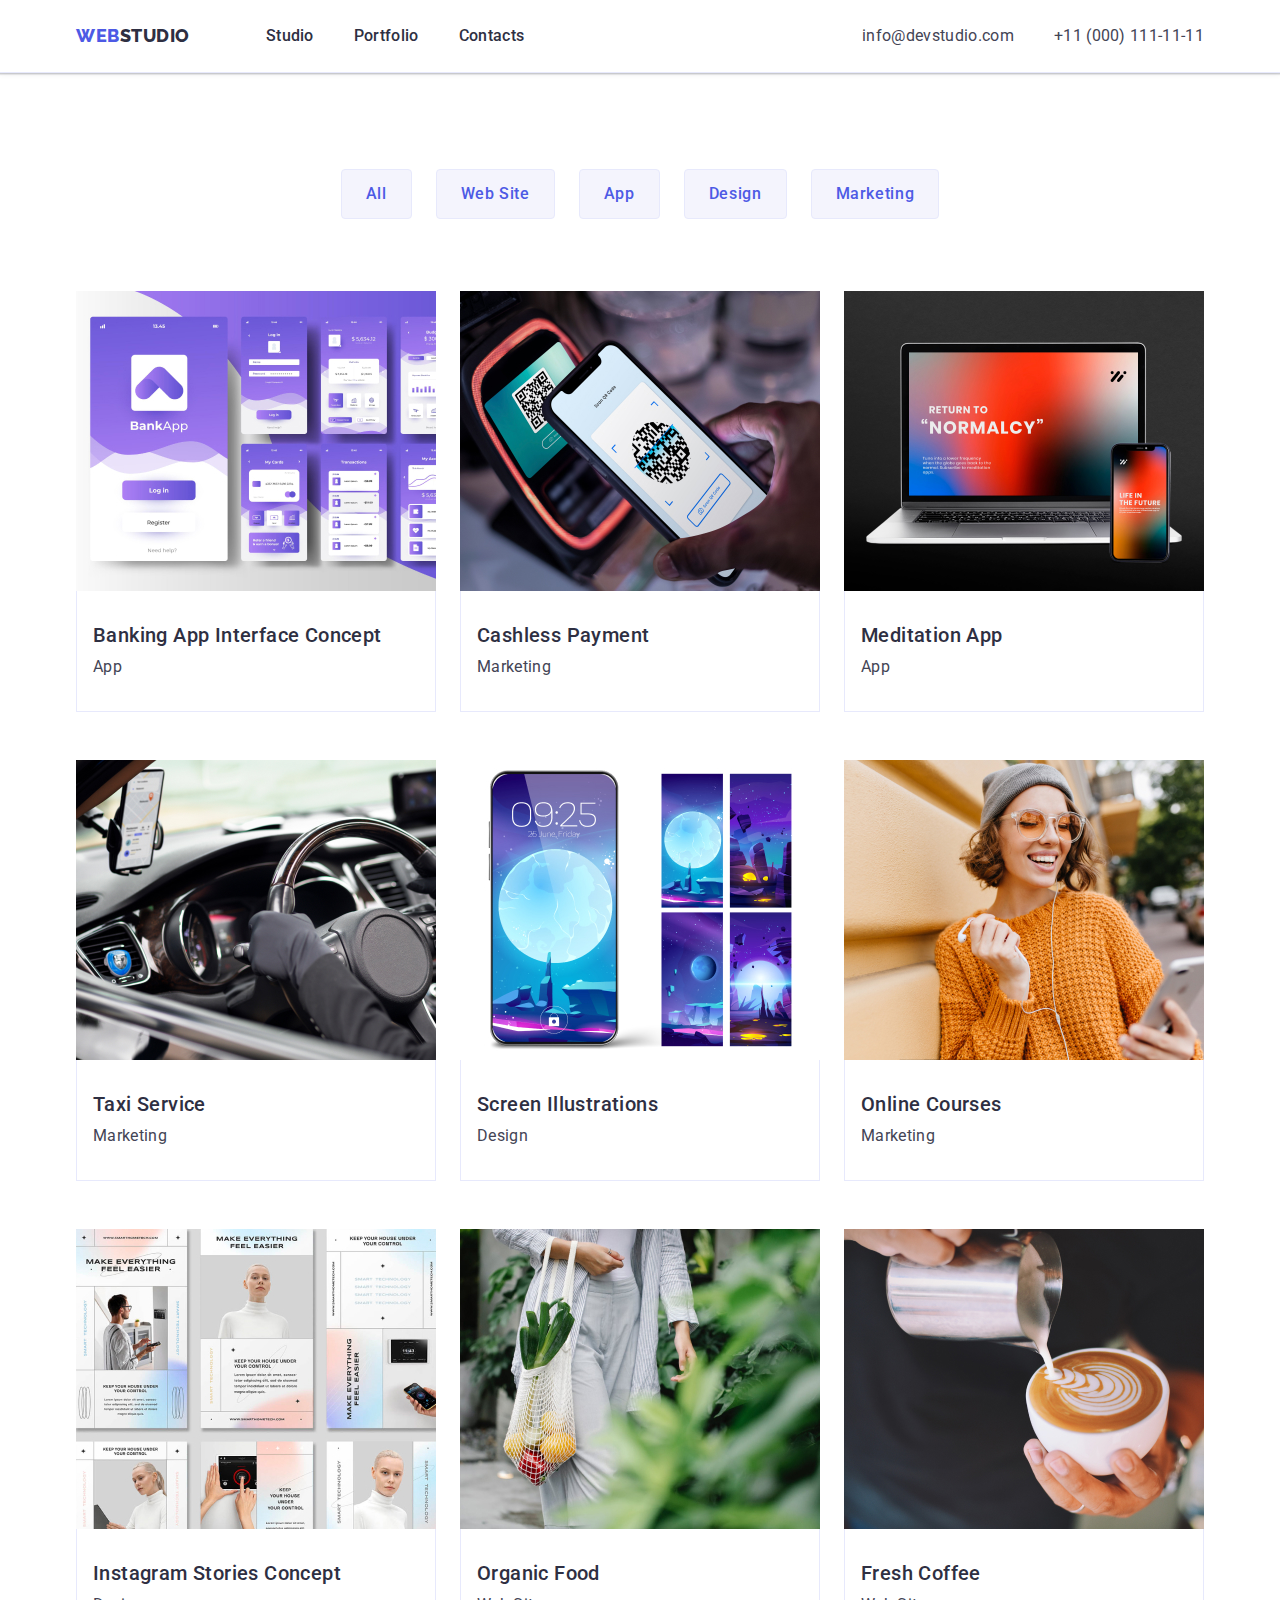
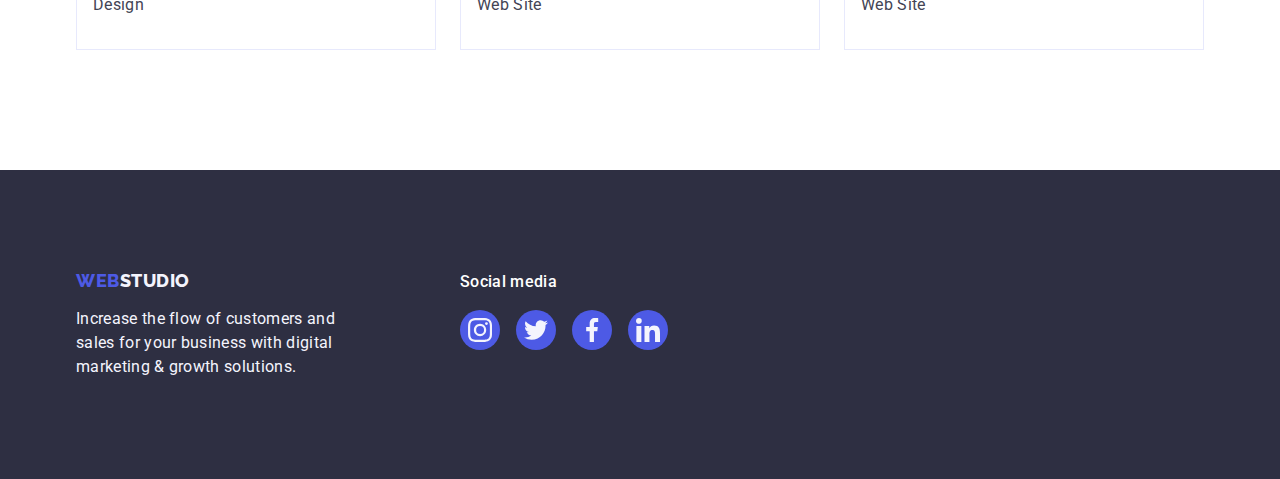
==== portfolio.html @ e8cffee5 "Initial commit" ====
<!DOCTYPE html>
<html lang="en">
  <head>
    <!--Fonts-stules-->
    <link rel="preconnect" href="https://fonts.googleapis.com" />
    <link rel="preconnect" href="https://fonts.gstatic.com" crossorigin />
    <link
      href="https://fonts.googleapis.com/css2?family=Raleway:wght@800&family=Roboto:wght@400;500;700;900&display=swap"
      rel="stylesheet"
    />
    <!--Custom-styles-->
    <link rel="stylesheet" href="./css/modern-normalize.min.css" />
    <link rel="stylesheet" href="./css/styles.css" />
    <title>portfolio</title>
  </head>

  <body>
   
 <!-- header -->
    <header class="header">
      <div class="header-div container">
        <nav class="header-nav">
          <a class="header-loga link" href="./index.html"
            >Web<span class="loga">Studio</span></a
          >
          <ul class="header-nav-list list">
            <li class="header-nav-item">
              <a class="heqder-link text link" href="./index.html">Studio</a>
            </li>
            <li class="header-nav-item">
              <a class="heqder-link text link" href="./portfolio.html"
                >Portfolio</a
              >
            </li>
            <li class="header-nav-item">
              <a class="heqder-link text link" href="">Contacts</a>
            </li>
          </ul>
        </nav>
        <address class="header-address">
          <ul class="header-address-list list">
            <li class="header-contact-mail">
              <a
                class="header-contact-link small link"
                href="mailto:info@devstudio.com"
                >info@devstudio.com</a
              >
            </li>
            <li class="header-contact-tel">
              <a class="header-contact-link small link" href="tel:+110001111111"
                >+11 (000) 111-11-11</a
              >
            </li>
          </ul>
        </address>
      </div>
    </header>

    <!-- main-->
    <main>
      <section class="section-portfolio">
        <div class="div-section container">
          <!--button-filters-->
          <h1 class="visually-hidden">filters</h1>
          <ul class="button-filters list">
            <li class="button-item">
              <button class="button" type="button">All</button>
            </li>
            <li class="button-item">
              <button class="button" type="button">Web Site</button>
            </li>
            <li class="button-item">
              <button class="button" type="button">App</button>
            </li>
            <li class="button-item">
              <button class="button" type="button">Design</button>
            </li>
            <li class="button-item">
              <button class="button" type="button">Marketing</button>
            </li>
          </ul>
          <!--project-card-->
          <ul class="project-list list">
            <li class="project-item">
              <a class="project-link link" href="./index.html">
                <img
                  src="./images/portfolio/row1/banking.jpg"
                  alt="Banking App"
                  width="360"
                  height="300"
                />

                <div class="div-project">
                  <h2 class="project-title heading">
                    Banking App Interface Concept
                  </h2>
                  <p class="progekt-text small">App</p>
                </div>
              </a>
            </li>
            <li class="project-item">
              <a class="project-link link" href="./index.html">
                <img 
                  src="./images/portfolio/row1/cashless.jpg"
                  alt="payment by phone"
                  width="360"
                  height="300"
                />

                <div class="div-project">
                  <h2 class="project-title heading">Cashless Payment</h2>
                  <p class="progekt-text small">Marketing</p>
                </div>
              </a>
            </li>
            <li class="project-item">
              <a class="project-link link" href="./index.html">
                <img 
                  src="./images/portfolio/row1/maditation.jpg"
                  alt="the application is shown on the computer and mobile phone"
                  width="360"
                  height="300"
                />

                <div class="div-project">
                  <h2 class="project-title heading">Meditation App</h2>
                  <p class="progekt-text small">App</p>
                </div>
              </a>
            </li>
            <li class="project-item">
              <a class="project-link link" href="./index.html">
                <img
                  src="./images/portfolio/row2/taxi.jpg"
                  alt="car steering wheel"
                  width="360"
                  height="300"
                />

                <div class="div-project">
                  <h2 class="project-title heading">Taxi Service</h2>
                  <p class="progekt-text small">Marketing</p>
                </div>
              </a>
            </li>
            <li class="project-item">
              <a class="project-link link" href="./index.html">
                <img
                  src="./images/portfolio/row2/screen.jpg"
                  alt="rocks on the background of the echo"
                  width="360"
                  height="300"
                />

                <div class="div-project">
                  <h2 class="project-title heading">Screen Illustrations</h2>
                  <p class="progekt-text small">Design</p>
                </div>
              </a>
            </li>
            <li class="project-item">
              <a class="project-link link" href="./index.html">
                <img
                  src="./images/portfolio/row2/online.jpg"
                  alt="smiling girl holding a phone in her hand"
                  width="360"
                  height="300"
                />

                <div class="div-project">
                  <h2 class="project-title heading">Online Courses</h2>
                  <p class="progekt-text small">Marketing</p>
                </div>
              </a>
            </li>
            <li class="project-item">
              <a class="project-link link" href="./index.html">
                <img
                  src="./images/portfolio/row3/instagram.jpg"
                  alt="Instagram Stories"
                  width="360"
                  height="300"
                />

                <div class="div-project">
                  <h2 class="project-title heading">
                    Instagram Stories Concept
                  </h2>
                  <p class="progekt-text small">Design</p>
                </div>
              </a>
            </li>
            <li class="project-item">
              <a class="project-link link" href="./index.html">
                <img
                  src="./images/portfolio/row3/organic.jpg"
                  alt="a person carries fruits and vegetables"
                  width="360"
                  height="300"
                />

                <div class="div-project">
                  <h2 class="project-title heading">Organic Food</h2>
                  <p class="progekt-text small">Web Site</p>
                </div>
              </a>
            </li>
            <li class="project-item">
              <a class="project-link link" href="./index.html">
                <img
                  src="./images/portfolio/row3/coffee.jpg"
                  alt="a cup of coffee"
                  width="360"
                  height="300"
                />

                <div class="div-project">
                  <h2 class="project-title heading">Fresh Coffee</h2>
                  <p class="progekt-text small">Web Site</p>
                </div>
              </a>
            </li>
          </ul>
        </div>
      </section>
    </main>
    <!--footer-->
    <footer class="footer">
      <div class="div-footer container">
        <div class="div-footer-logo">
          <a class="footer-loga link" href="./index.html"
            >Web<span class="loga-footer">Studio</span></a
          >
          <p class="footer-text">
            Increase the flow of customers and sales for your business with
            digital marketing & growth solutions.
          </p>
        </div>
        <div class="div-media">
          <p class="footer-media">Social media</p>
          <ul class="footer-media-list list">
            <li class="footer-media-item"><a class="footer-social-link link" href="" target="_blank" rel="noopener noreferrer" 
                    aria-label="Instagram icon">
              <svg class="footer-social-icon" width="24" height="24"> <use href="./images/icons.svg#icon-instagram24"></use></svg>
             
            </a></li>
            <li class="footer-media-item"><a class="footer-social-link link" href="" target="_blank" rel="noopener noreferrer" 
                    aria-label="Twitter icon">
              <svg class="footer-social-icon" width="24" height="24"><use href="./images/icons.svg#icon-twitter24"></use></svg>
              
            </a></li>
            <li class="footer-media-item"><a class="footer-social-link link" href="" target="_blank" rel="noopener noreferrer" 
                    aria-label="Facebook icon">
              <svg class="footer-social-icon" width="24" height="24"><use href="./images/icons.svg#icon-facebook24"></use></svg>
              
            </a></li>
            <li class="footer-media-item"><a class="footer-social-link link" href="" target="_blank" rel="noopener noreferrer" 
                    aria-label="Linkedin icon">
              <svg class="footer-social-icon" width="24" height="24"> <use href="./images/icons.svg#icon-linkedin24"></use></svg>
             
            </a></li>
          </ul>
        </div>
      </div>
    </footer>
  </body>
</html>
---- css/styles.css ----
body {
  font-family: Roboto, sans-serif;
  color: #434455;
  background-color: var(--color-white);
}
img {
  display: block;
}
h1,
h2,
h3,
h4,
h5,
h6,
p {
  margin: 0;
}

ul,
ol {
  padding: 0;
  margin: 0;
}
/*!!!!!!!!!!!!!!!!!!!!!!!!!!!!!!!!!!!!--------base styly--------!!!!!!!!!!!!!!!!!!!!!!!!!!!!!!!!!!!!!!!!!!!*/
/*h1*/
.title {
  font-size: 56px;
  font-weight: 700;

  line-height: 1.07;
  letter-spacing: 0.02em;
  text-align: center;
}
/*h2*/
.subject {
  font-size: 36px;
  font-weight: 700;

  line-height: 1.11;
  letter-spacing: 0.02em;
  text-transform: capitalize;
  text-align: center;
  color: var(--color-navy-blue);
}

/*h3*/
.heading {
  font-size: 20px;
  font-weight: 500;
  line-height: 1.2;
  letter-spacing: 0.02em;

  color: var(--color-grey);
}
/*p*/
.small {
  font-size: 16px;
  font-weight: 400;
  line-height: 1.5;
  letter-spacing: 0.02em;
  color: var(--color-slate);
}
.text {
  font-size: 16px;
  font-weight: 500;
  line-height: 1.5;
  letter-spacing: 0.02em;
  color: var(--color-slate);
}

.list {
  list-style-type: none;
}
.link {
  text-decoration: none;
}
.container {
  width: 1158px;
  margin: 0 auto;
  padding: 0 15px 0 15px;
}

.visually-hidden {
  position: absolute;
  width: 1px;
  height: 1px;
  margin: -1px;
  border: 0;
  padding: 0;
  white-space: nowrap;
  clip-path: inset(100%);
  clip: rect(0 0 0 0);
  overflow: hidden;
}
/*!!!!!!!!!!!!!!!!!!!!!!-----------------header styles-----------!!!!!!!!!!!!!!!!!!!!!!!!!!!!!!!!!!!!!!!!!*/

.header {
  border-bottom: 1px solid #e7e9fc;
  box-shadow: 0px 2px 1px rgba(46, 47, 66, 0.08),
    0px 1px 1px rgba(46, 47, 66, 0.16), 0px 1px 6px rgba(46, 47, 66, 0.08);
}

.header-div {
  display: flex;
}

.header-nav {
  display: flex;
  align-items: center;
}
.header-loga {
  font-family: Raleway, sans-serif;
  font-weight: 800;
  font-size: 18px;
  line-height: 1.17;
  color: var(--color-iris);
  letter-spacing: 0.03em;
  text-transform: uppercase;

  margin-right: 76px;
}

.loga {
  color: var(--color-grey);
}
.header-nav-list {
  display: flex;
  gap: 40px;
}
.header-nav-list .heqder-link {
  color: var(--color-navy-blue);
}
.header-nav-list .heqder-link:hover,
.header-nav-list .heqder-link:focus,
.header-nav-list .heqder-link:active {
  color: var(--color-ocean);
}
.header-nav-item {
}
.heqder-link {
  display: inline-block;
  padding-top: 24px;
  padding-bottom: 24px;
}
.header-address {
  font-style: normal;
  display: flex;
  align-items: center;
  margin-left: auto;
}
.header-address-list {
  display: flex;
}

.header-contact-mail {
  margin-right: 40px;
}

.header-contact-tel {
  margin-right: 0;
}
.header-contact-link:hover,
.header-contact-link:focus {
  color: var(--color-ocean);
}

/*!!!!!!!!!!!!!!!!!!!!!----------------------hero-imege------------------!!!!!!!!!!!!!!!!!!!!!!!!!!!!1*/

.section-hero-image {
  max-width: 1440px;
  margin-left: auto;
  margin-right: auto;
  background: var(--color-navy-blue);
  padding: 188px 0 188px;
  background-image: linear-gradient(
      rgba(46, 47, 66, 0.7),
      rgba(46, 47, 66, 0.7)
    ),
    url(../images/background/people-office.jpg);
  background-repeat: no-repeat;
  background-position: center;
  background-size: cover;
}
.div-hero {
}
.hero-imege-title {
  color: var(--color-white);
  max-width: 496px;
  margin-left: auto;
  margin-right: auto;
}
.imege-button {
  font-family: "Roboto", sans-serif;
  font-weight: 500;
  font-size: 16px;
  line-height: 1.5;
  letter-spacing: 0.04em;
  cursor: pointer;
  color: var(--color-white);
  background-color: var(--color-iris);

  display: block;
  min-width: 169px;
  height: 56px;
  border: none;
  border-radius: 4px;
  margin-left: auto;
  margin-right: auto;
  margin-top: 48px;
  box-shadow: 0px 4px 4px rgba(0, 0, 0, 0.15);
}
.imege-button:hover,
.imege-button:focus {
  background-color: var(--color-ocean);
}
.imege-button:active {
  background-color: var(--color-ocean);
}

/*!!!!!!!!!!!!!!!!!!!!--------------------section advantage-------------------!!!!!!!!!!!!!!!!!!!!!!!!!!!!*/

.section-advantage {
  padding-bottom: 120px;
  padding-top: 120px;
}

.advantage-list {
  display: flex;
  gap: 24px;
  padding-left: 0;
}

.advantage-item {
  width: calc((100% - 72px) / 4);
}
.section-advantage-icon {
  display: flex;
  align-items: center;
  justify-content: center;
  padding-bottom: 24px;
  padding-top: 24px;
  margin-bottom: 8px;
  border-radius: 4px;
  background-color: var(--color-cloud);
}
.advantage-icon {
}
.advantage-title {
  margin-bottom: 8px;
}

.advantage-text {
}

/*!!!!!!!!!!!!!!!!!!!!!!!!!!!!!!!!!!-----------------section product----------------!!!!!!!!!!!!!!!!!!!!!!!!!*/
.section-product {
  padding-bottom: 120px;
}
.div-product {
}
.product-title {
  margin-bottom: 72px;
}
.product-list {
  display: flex;
  gap: 24px;
  padding-left: 0;
}
.product-item {
  width: calc((100% - 48px) / 3);
}
.product-item-img {
}
/*!!!!!!!!!!!!!!!!!!!!!!!!!!!!!!!!!-------------------section team--------------------!!!!!!!!!!!!!!!!!!!!!!!*/
.section-team {
  background-color: var(--color-cloud);
  padding-bottom: 120px;
  padding-top: 120px;
}
.div-team {
}
.team-title {
  margin-bottom: 72px;
}
.team-list {
  display: flex;
  gap: 24px;
}
.team-item {
  background-color: var(--color-white);
  width: calc((100% - 72px) / 4);
  border-radius: 0px 0px 4px 4px;
  box-shadow: 0px 1px 6px rgba(46, 47, 66, 0.08),
    0px 1px 1px rgba(46, 47, 66, 0.16), 0px 2px 1px rgba(46, 47, 66, 0.08);
}
.div-team-item {
  padding: 32px 0px;
}
.team-item-img {
}
.team-item-title {
  text-align: center;
  margin-bottom: 8px;
}
.team-item-text {
  text-align: center;
  margin-bottom: 8px;
}
.team-media-list {
  display: flex;
  gap: 24px;
  justify-content: center;
}
.team-media-item {
  width: 40px;
  height: 40px;
}
.social-link {
  display: flex;
  align-items: center;
  justify-content: center;
  width: 100%;
  height: 100%;
  background-color: var(--color-iris);
  border-radius: 50%;
}
.social-link:hover,
.social-link:focus {
  background-color: var(--color-ocean);
}
.social-icon {
  fill: var(--color-cloud);
}
/*!!!!!!!!!!!!!!!!!!!!!!!!!---------------------section 4 customers-------------------!!!!!!!!!!!!!!!*/
.customers {
  padding-bottom: 120px;
  padding-top: 120px;
}
.container-title {
  line-height: 1.1;
  margin-bottom: 72px;
}
.customers-list {
  display: flex;
  gap: 24px;
}
.customers-item {
  width: calc((100% - 120px) / 6);
  height: 88px;
}
.customers-socials-link {
  display: flex;
  align-items: center;
  justify-content: center;
  width: 100%;
  height: 100%;
  border: 1px solid #8e8f99;
  border-radius: 4px;
  color: var(--color-light-slate);
}
.customers-icon {
  fill: currentColor; 
}
.customers-socials-link:hover,
.customers-socials-link:focus{
  color: var(--color-ocean);
}
.customers-socials-link:hover,
.customers-socials-link:focus {
  border-color: var(--color-ocean);
}
/*!!!!!!!!!!!!!!!!!!!!!!!!----------------------------footer------------------!!!!!!!!!!!!!!!!!!!!!!!*/
.footer {
  background: var(--color-navy-blue);
  padding: 100px 0;
}
.div-footer {
  display: flex;
  align-items: baseline;
}
.div-footer-logo{
  margin-right: 120px;
}
.div-media {
  /*margin-left: 120px;*/
}
.footer-loga {
  font-family: Raleway, sans-serif;
  font-weight: 800;
  font-size: 18px;
  line-height: 1.17;
  color: var(--color-iris);
  letter-spacing: 0.03em;
  text-transform: uppercase;
  display: inline-block;
  margin-bottom: 16px;
}

.loga-footer {
  color: var(--color-cloud);
}
.footer-text {
  font-weight: 400;
  font-size: 16px;
  line-height: 1.5;
  letter-spacing: 0.02em;
  color: var(--color-cloud);
  max-width: 264px;
}
.footer-media {
  font-weight: 500;
  font-size: 16px;
  line-height: 1.5;
  letter-spacing: 0.02em;
  color: var(--color-white);
  margin-bottom: 16px;
}
.footer-media-list {
  display: flex;
  gap: 16px;
}
.footer-media-item{
  width: 40px;
  height: 40px;
}
.footer-social-link {
  display: flex;
  align-items: center;
  justify-content: center;
  width: 100%;
  height: 100%;
  background-color: var(--color-iris);
  border-radius: 50%;
}
.footer-social-link:hover,
.footer-social-link:focus {
  background-color: var(--color-green);
}

.footer-social-icon {
  fill: var(--color-cloud);
}

/*!!!!!!!!!!!!!!!!!!!!!----------------portfolio-------------------!!!!!!!!!!!!!!!!!!!!!!!!!!!!!!!!!!!!!!!!!!!!*/
.section-portfolio {
  padding: 96px 0 120px;
}

/*!!!!!!!!!!-----button-filters-----!!!!!!*/
.button-filters {
  display: flex;
  justify-content: center;
  gap: 24px;
  margin-bottom: 72px;
}
.button-item {
}
.button {
  font-family: "Roboto", sans-serif;
  font-weight: 500;
  font-size: 16px;
  line-height: 1.5;
  letter-spacing: 0.04em;
  cursor: pointer;
  color: var(--color-iris);
  background: var(--color-cloud);

  padding: 12px 24px;
  border: 1px solid var(--color-cornflower);
  border-radius: 4px;
}
.button:hover,
.button:focus {
  color: var(--color-white);
  background-color: var(--color-ocean);
  border: 1px solid transparent;
  box-shadow: 0px 3px 1px rgba(0, 0, 0, 0.1), 0px 2px 1px rgba(0, 0, 0, 0.08),
    0px 2px 2px rgba(0, 0, 0, 0.12);
}
.button:active {
  color: var(--color-white);
  background: var(--color-ocean);
}
/*!!!!!!!!!!!!!!!!!!!!!!!!!---------------project-card-----------------!!!!!!!!!!!!!!!!!!!!!!!!!!!!!!!!!!!!!!*/

.project-list {
  display: flex;
  flex-wrap: wrap;
  column-gap: 24px;
  row-gap: 48px;
  padding-left: 0;
}
.project-link{
  display: block; 
}
.project-item {
  width: calc((100% - 48px) / 3);
}
.project-link:hover,
.project-link:focus  {
  box-shadow: 0px 1px 6px rgba(46, 47, 66, 0.08),
    0px 1px 1px rgba(46, 47, 66, 0.16), 0px 2px 1px rgba(46, 47, 66, 0.08);
}

.project-link:link {
  text-decoration: none;
}

.div-project {
  padding: 32px 16px;
  border: 1px solid #e7e9fc;
  border-top: none;
}
.project-title {
  margin-bottom: 8px;
}
.progekt-text {
}

/*!!!!!!!!!!!!!!!!!!!!!!!!!!!!!!------------------CSS root---------!!!!!!!!!!!!!!!!!!!!!!!!!!!!!!!!!!!!!!!!!!*/
:root {
  --color-iris: #4d5ae5;
  --color-ocean: #404bbf;
  --color-navy-blue: #2e2f42;
  --color-green: #31d0aa;
  --color-slate: #434455;
  --color-light-slate: #8e8f99;
  --color-cornflower: #e7e9fc;
  --color-cloud: #f4f4fd;
  --color-navy-blue-modal: #2e2f42;
  --color-grey: #2e2f42;
  --color-white: #ffffff;
  --color-dairy: #fcfcfc;
}
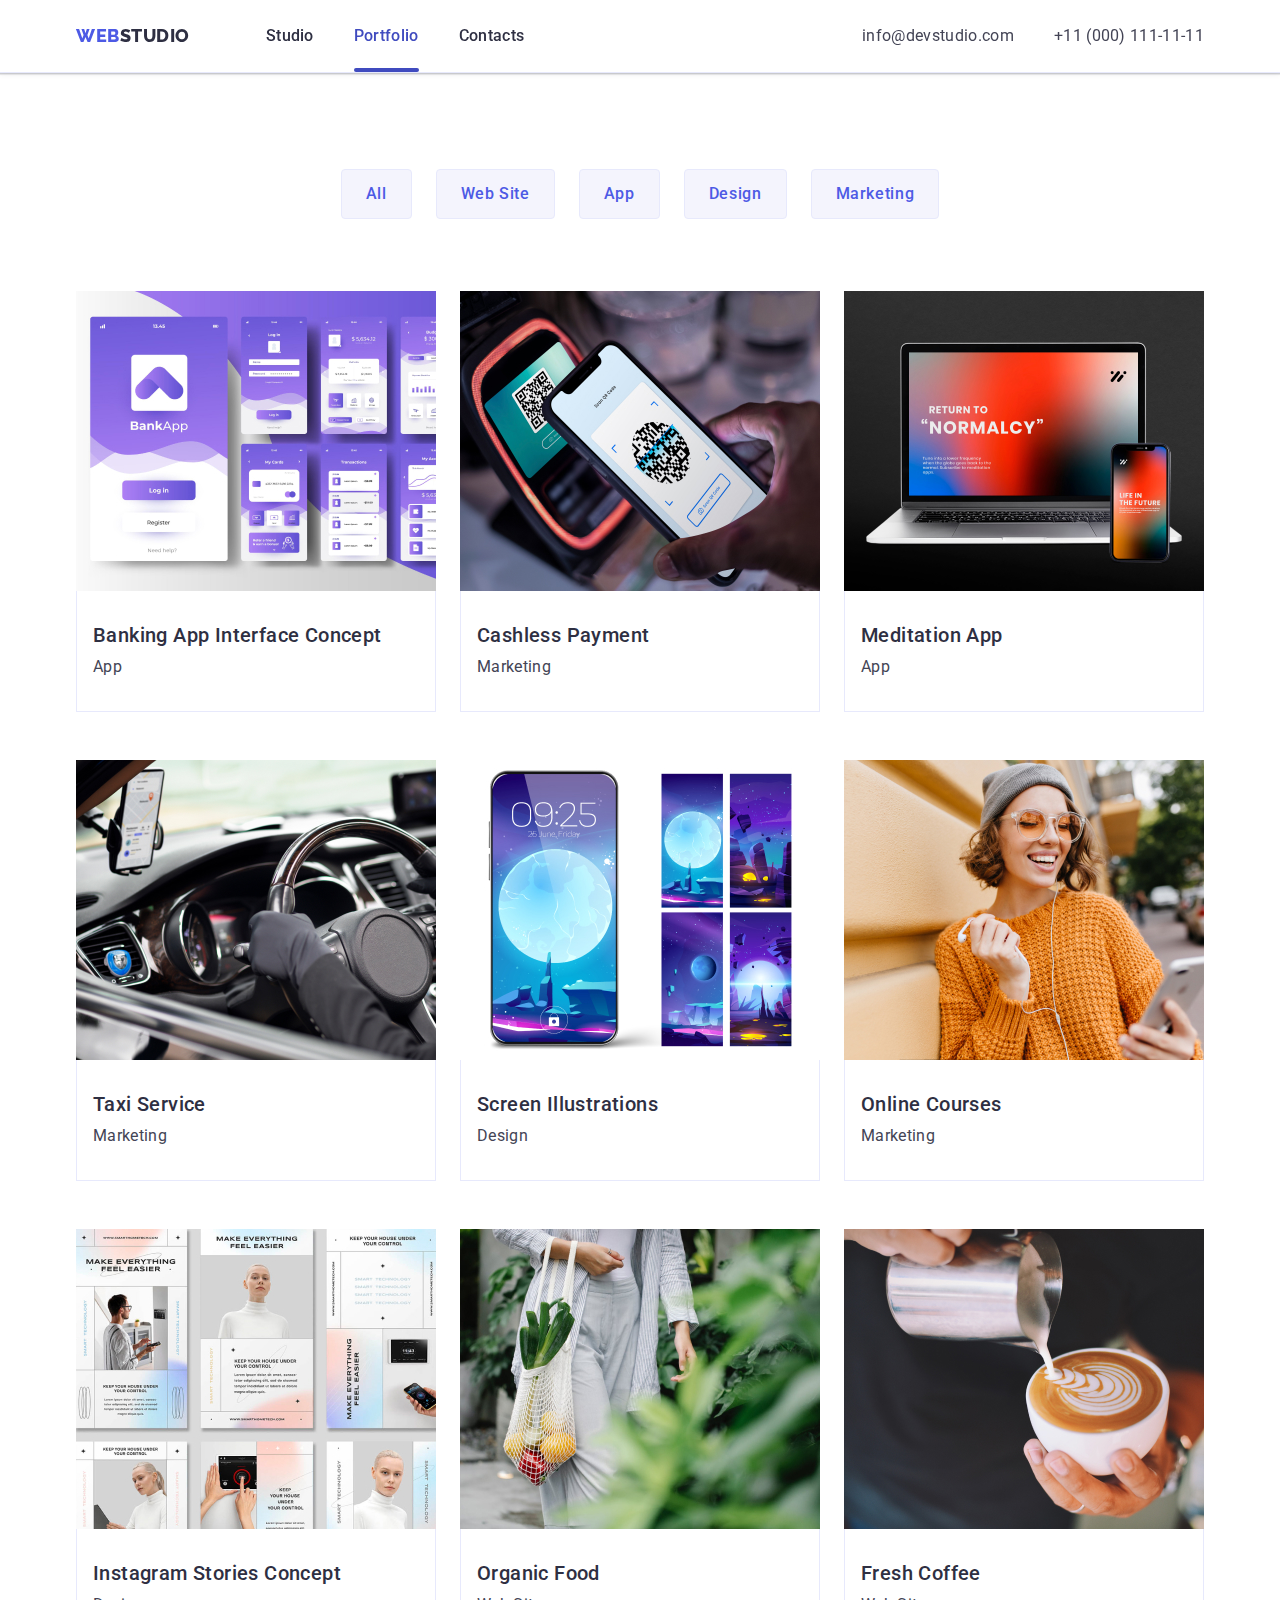
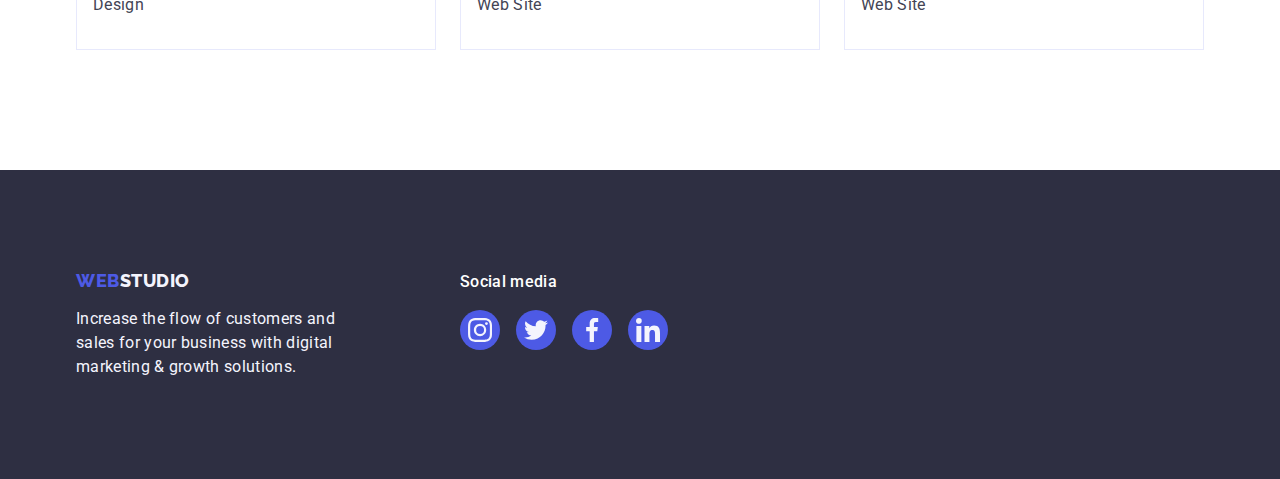
==== commit 7146c35e: "HW-5 modal-" ====
--- a/portfolio.html
+++ b/portfolio.html
@@ -15,8 +15,7 @@
   </head>
 
   <body>
-   
- <!-- header -->
+    <!-- header -->
     <header class="header">
       <div class="header-div container">
         <nav class="header-nav">
@@ -28,7 +27,7 @@
               <a class="heqder-link text link" href="./index.html">Studio</a>
             </li>
             <li class="header-nav-item">
-              <a class="heqder-link text link" href="./portfolio.html"
+              <a class="heqder-link active text link" href="./portfolio.html"
                 >Portfolio</a
               >
             </li>
@@ -83,12 +82,21 @@
           <ul class="project-list list">
             <li class="project-item">
               <a class="project-link link" href="./index.html">
-                <img
-                  src="./images/portfolio/row1/banking.jpg"
-                  alt="Banking App"
-                  width="360"
-                  height="300"
-                />
+                <div class="project-thumb">
+                  <img
+                    src="./images/portfolio/row1/banking.jpg"
+                    alt="Banking App"
+                    width="360"
+                    height="300"
+                  />
+                  <div class="overlay">
+                    <p class="overlay-text small">
+                      14 Stylish and User-Friendly App Design Concepts · Task
+                      Manager App · Calorie Tracker App · Exotic Fruit Ecommerce
+                      App · Cloud Storage App
+                    </p>
+                  </div>
+                </div>
 
                 <div class="div-project">
                   <h2 class="project-title heading">
@@ -100,12 +108,21 @@
             </li>
             <li class="project-item">
               <a class="project-link link" href="./index.html">
-                <img 
-                  src="./images/portfolio/row1/cashless.jpg"
-                  alt="payment by phone"
-                  width="360"
-                  height="300"
-                />
+             <div class="project-thumb">
+              <img
+              src="./images/portfolio/row1/cashless.jpg"
+              alt="payment by phone"
+              width="360"
+              height="300"
+            />
+            <div class="overlay">
+              <p class="overlay-text small">
+                14 Stylish and User-Friendly App Design Concepts · Task
+                Manager App · Calorie Tracker App · Exotic Fruit Ecommerce
+                App · Cloud Storage App
+              </p>
+            </div>
+             </div>
 
                 <div class="div-project">
                   <h2 class="project-title heading">Cashless Payment</h2>
@@ -115,13 +132,22 @@
             </li>
             <li class="project-item">
               <a class="project-link link" href="./index.html">
-                <img 
-                  src="./images/portfolio/row1/maditation.jpg"
-                  alt="the application is shown on the computer and mobile phone"
-                  width="360"
-                  height="300"
-                />
-
+           <div class="project-thumb">
+            <img
+            src="./images/portfolio/row1/maditation.jpg"
+            alt="the application is shown on the computer and mobile phone"
+            width="360"
+            height="300"
+          />
+          <div class="overlay">
+            <p class="overlay-text small">
+              14 Stylish and User-Friendly App Design Concepts · Task
+              Manager App · Calorie Tracker App · Exotic Fruit Ecommerce
+              App · Cloud Storage App
+            </p>
+          </div>
+
+           </div>
                 <div class="div-project">
                   <h2 class="project-title heading">Meditation App</h2>
                   <p class="progekt-text small">App</p>
@@ -130,12 +156,21 @@
             </li>
             <li class="project-item">
               <a class="project-link link" href="./index.html">
+              <div class="project-thumb">
                 <img
-                  src="./images/portfolio/row2/taxi.jpg"
-                  alt="car steering wheel"
-                  width="360"
-                  height="300"
-                />
+                src="./images/portfolio/row2/taxi.jpg"
+                alt="car steering wheel"
+                width="360"
+                height="300"
+              />
+              <div class="overlay">
+                <p class="overlay-text small">
+                  14 Stylish and User-Friendly App Design Concepts · Task
+                  Manager App · Calorie Tracker App · Exotic Fruit Ecommerce
+                  App · Cloud Storage App
+                </p>
+              </div>
+              </div>
 
                 <div class="div-project">
                   <h2 class="project-title heading">Taxi Service</h2>
@@ -145,12 +180,21 @@
             </li>
             <li class="project-item">
               <a class="project-link link" href="./index.html">
+              <div class="project-thumb">
                 <img
-                  src="./images/portfolio/row2/screen.jpg"
-                  alt="rocks on the background of the echo"
-                  width="360"
-                  height="300"
-                />
+                src="./images/portfolio/row2/screen.jpg"
+                alt="rocks on the background of the echo"
+                width="360"
+                height="300"
+              />
+              <div class="overlay">
+                <p class="overlay-text small">
+                  14 Stylish and User-Friendly App Design Concepts · Task
+                  Manager App · Calorie Tracker App · Exotic Fruit Ecommerce
+                  App · Cloud Storage App
+                </p>
+              </div>
+              </div>
 
                 <div class="div-project">
                   <h2 class="project-title heading">Screen Illustrations</h2>
@@ -160,12 +204,21 @@
             </li>
             <li class="project-item">
               <a class="project-link link" href="./index.html">
+               <div class="project-thumb">
                 <img
-                  src="./images/portfolio/row2/online.jpg"
-                  alt="smiling girl holding a phone in her hand"
-                  width="360"
-                  height="300"
-                />
+                src="./images/portfolio/row2/online.jpg"
+                alt="smiling girl holding a phone in her hand"
+                width="360"
+                height="300"
+              />
+              <div class="overlay">
+                <p class="overlay-text small">
+                  14 Stylish and User-Friendly App Design Concepts · Task
+                  Manager App · Calorie Tracker App · Exotic Fruit Ecommerce
+                  App · Cloud Storage App
+                </p>
+              </div>
+               </div>
 
                 <div class="div-project">
                   <h2 class="project-title heading">Online Courses</h2>
@@ -175,12 +228,21 @@
             </li>
             <li class="project-item">
               <a class="project-link link" href="./index.html">
-                <img
-                  src="./images/portfolio/row3/instagram.jpg"
-                  alt="Instagram Stories"
-                  width="360"
-                  height="300"
-                />
+             <div class="project-thumb">
+              <img
+              src="./images/portfolio/row3/instagram.jpg"
+              alt="Instagram Stories"
+              width="360"
+              height="300"
+            />
+            <div class="overlay">
+              <p class="overlay-text small">
+                14 Stylish and User-Friendly App Design Concepts · Task
+                Manager App · Calorie Tracker App · Exotic Fruit Ecommerce
+                App · Cloud Storage App
+              </p>
+            </div>
+             </div>
 
                 <div class="div-project">
                   <h2 class="project-title heading">
@@ -192,12 +254,21 @@
             </li>
             <li class="project-item">
               <a class="project-link link" href="./index.html">
-                <img
-                  src="./images/portfolio/row3/organic.jpg"
-                  alt="a person carries fruits and vegetables"
-                  width="360"
-                  height="300"
-                />
+             <div class="project-thumb">
+              <img
+              src="./images/portfolio/row3/organic.jpg"
+              alt="a person carries fruits and vegetables"
+              width="360"
+              height="300"
+            />
+            <div class="overlay">
+              <p class="overlay-text small">
+                14 Stylish and User-Friendly App Design Concepts · Task
+                Manager App · Calorie Tracker App · Exotic Fruit Ecommerce
+                App · Cloud Storage App
+              </p>
+            </div>
+             </div>
 
                 <div class="div-project">
                   <h2 class="project-title heading">Organic Food</h2>
@@ -207,12 +278,21 @@
             </li>
             <li class="project-item">
               <a class="project-link link" href="./index.html">
-                <img
-                  src="./images/portfolio/row3/coffee.jpg"
-                  alt="a cup of coffee"
-                  width="360"
-                  height="300"
-                />
+             <div class="project-thumb">
+              <img
+              src="./images/portfolio/row3/coffee.jpg"
+              alt="a cup of coffee"
+              width="360"
+              height="300"
+            />
+            <div class="overlay">
+              <p class="overlay-text small">
+                14 Stylish and User-Friendly App Design Concepts · Task
+                Manager App · Calorie Tracker App · Exotic Fruit Ecommerce
+                App · Cloud Storage App
+              </p>
+            </div>
+             </div>
 
                 <div class="div-project">
                   <h2 class="project-title heading">Fresh Coffee</h2>
@@ -239,26 +319,58 @@
         <div class="div-media">
           <p class="footer-media">Social media</p>
           <ul class="footer-media-list list">
-            <li class="footer-media-item"><a class="footer-social-link link" href="" target="_blank" rel="noopener noreferrer" 
-                    aria-label="Instagram icon">
-              <svg class="footer-social-icon" width="24" height="24"> <use href="./images/icons.svg#icon-instagram24"></use></svg>
-             
-            </a></li>
-            <li class="footer-media-item"><a class="footer-social-link link" href="" target="_blank" rel="noopener noreferrer" 
-                    aria-label="Twitter icon">
-              <svg class="footer-social-icon" width="24" height="24"><use href="./images/icons.svg#icon-twitter24"></use></svg>
-              
-            </a></li>
-            <li class="footer-media-item"><a class="footer-social-link link" href="" target="_blank" rel="noopener noreferrer" 
-                    aria-label="Facebook icon">
-              <svg class="footer-social-icon" width="24" height="24"><use href="./images/icons.svg#icon-facebook24"></use></svg>
-              
-            </a></li>
-            <li class="footer-media-item"><a class="footer-social-link link" href="" target="_blank" rel="noopener noreferrer" 
-                    aria-label="Linkedin icon">
-              <svg class="footer-social-icon" width="24" height="24"> <use href="./images/icons.svg#icon-linkedin24"></use></svg>
-             
-            </a></li>
+            <li class="footer-media-item">
+              <a
+                class="footer-social-link link"
+                href=""
+                target="_blank"
+                rel="noopener noreferrer"
+                aria-label="Instagram icon"
+              >
+                <svg class="footer-social-icon" width="24" height="24">
+                  <use href="./images/icons.svg#icon-instagram24"></use>
+                </svg>
+              </a>
+            </li>
+            <li class="footer-media-item">
+              <a
+                class="footer-social-link link"
+                href=""
+                target="_blank"
+                rel="noopener noreferrer"
+                aria-label="Twitter icon"
+              >
+                <svg class="footer-social-icon" width="24" height="24">
+                  <use href="./images/icons.svg#icon-twitter24"></use>
+                </svg>
+              </a>
+            </li>
+            <li class="footer-media-item">
+              <a
+                class="footer-social-link link"
+                href=""
+                target="_blank"
+                rel="noopener noreferrer"
+                aria-label="Facebook icon"
+              >
+                <svg class="footer-social-icon" width="24" height="24">
+                  <use href="./images/icons.svg#icon-facebook24"></use>
+                </svg>
+              </a>
+            </li>
+            <li class="footer-media-item">
+              <a
+                class="footer-social-link link"
+                href=""
+                target="_blank"
+                rel="noopener noreferrer"
+                aria-label="Linkedin icon"
+              >
+                <svg class="footer-social-icon" width="24" height="24">
+                  <use href="./images/icons.svg#icon-linkedin24"></use>
+                </svg>
+              </a>
+            </li>
           </ul>
         </div>
       </div>
--- a/css/styles.css
+++ b/css/styles.css
@@ -95,6 +95,9 @@
 /*!!!!!!!!!!!!!!!!!!!!!!-----------------header styles-----------!!!!!!!!!!!!!!!!!!!!!!!!!!!!!!!!!!!!!!!!!*/
 
 .header {
+  position: sticky;
+  top: 0;
+  background: #FFFFFF;
   border-bottom: 1px solid #e7e9fc;
   box-shadow: 0px 2px 1px rgba(46, 47, 66, 0.08),
     0px 1px 1px rgba(46, 47, 66, 0.16), 0px 1px 6px rgba(46, 47, 66, 0.08);
@@ -129,18 +132,38 @@
 }
 .header-nav-list .heqder-link {
   color: var(--color-navy-blue);
+  transition: color var(--anim-fast);
 }
 .header-nav-list .heqder-link:hover,
 .header-nav-list .heqder-link:focus,
 .header-nav-list .heqder-link:active {
   color: var(--color-ocean);
 }
+.heqder-link.active {
+  color: var(--color-ocean);
+}
 .header-nav-item {
 }
 .heqder-link {
   display: inline-block;
   padding-top: 24px;
   padding-bottom: 24px;
+  position: relative;
+}
+.heqder-link::after {
+  content: "";
+
+  position: absolute;
+  bottom: 0;
+  left: 0;
+
+  display: block;
+  width: 100%;
+  height: 4px;
+  border-radius: 2px;
+}
+.heqder-link.active::after {
+  background-color: var(--color-ocean);
 }
 .header-address {
   font-style: normal;
@@ -159,6 +182,10 @@
 .header-contact-tel {
   margin-right: 0;
 }
+.header-contact-link{
+  transition: color var(--anim-fast);
+}
+
 .header-contact-link:hover,
 .header-contact-link:focus {
   color: var(--color-ocean);
@@ -208,6 +235,7 @@
   margin-right: auto;
   margin-top: 48px;
   box-shadow: 0px 4px 4px rgba(0, 0, 0, 0.15);
+  transition: background-color var(--anim-fast);
 }
 .imege-button:hover,
 .imege-button:focus {
@@ -323,6 +351,7 @@
   height: 100%;
   background-color: var(--color-iris);
   border-radius: 50%;
+  transition: background-color var(--anim-fast);
 }
 .social-link:hover,
 .social-link:focus {
@@ -357,12 +386,13 @@
   border: 1px solid #8e8f99;
   border-radius: 4px;
   color: var(--color-light-slate);
+  transition: background-color var(--anim-fast), color var(--anim-fast);
 }
 .customers-icon {
-  fill: currentColor; 
+  fill: currentColor;
 }
 .customers-socials-link:hover,
-.customers-socials-link:focus{
+.customers-socials-link:focus {
   color: var(--color-ocean);
 }
 .customers-socials-link:hover,
@@ -378,7 +408,7 @@
   display: flex;
   align-items: baseline;
 }
-.div-footer-logo{
+.div-footer-logo {
   margin-right: 120px;
 }
 .div-media {
@@ -419,7 +449,7 @@
   display: flex;
   gap: 16px;
 }
-.footer-media-item{
+.footer-media-item {
   width: 40px;
   height: 40px;
 }
@@ -431,6 +461,7 @@
   height: 100%;
   background-color: var(--color-iris);
   border-radius: 50%;
+  transition: background-color var(--anim-fast);
 }
 .footer-social-link:hover,
 .footer-social-link:focus {
@@ -468,6 +499,7 @@
   padding: 12px 24px;
   border: 1px solid var(--color-cornflower);
   border-radius: 4px;
+  transition: color var(--anim-fast), background-color var(--anim-fast), border var(--anim-fast), box-shadow var(--anim-fast) ;
 }
 .button:hover,
 .button:focus {
@@ -490,14 +522,16 @@
   row-gap: 48px;
   padding-left: 0;
 }
-.project-link{
-  display: block; 
+.project-link {
+  display: block;
+  transition: box-shadow var(--anim-fast) ;
+  
 }
 .project-item {
   width: calc((100% - 48px) / 3);
 }
 .project-link:hover,
-.project-link:focus  {
+.project-link:focus {
   box-shadow: 0px 1px 6px rgba(46, 47, 66, 0.08),
     0px 1px 1px rgba(46, 47, 66, 0.16), 0px 2px 1px rgba(46, 47, 66, 0.08);
 }
@@ -505,7 +539,31 @@
 .project-link:link {
   text-decoration: none;
 }
-
+.project-thumb{
+  position: relative;
+  overflow: hidden;
+}
+/*overlay*/
+.overlay {
+  position: absolute;
+  top: 0;
+  left: 0;
+  width: 100%;
+  height: 100%;
+  padding-top: 40px;
+  padding-left: 32px;
+  padding-right: 32px;
+  background: #4D5AE5;
+mix-blend-mode: normal;
+  transform: translateY(100%) ;
+  transition: transform var(--anim-fast);
+}
+.project-item:hover .overlay {
+  transform: translateY(0%) ;
+} 
+.overlay-text {
+  color: var(--color-cloud);
+}
 .div-project {
   padding: 32px 16px;
   border: 1px solid #e7e9fc;
@@ -515,6 +573,65 @@
   margin-bottom: 8px;
 }
 .progekt-text {
+}
+/*!!!!!!!!!!!!!!!!!!!!!!!!!!!!!!!---------------modal widow-------------------!!!!!!!!!!!!!!!!!!!!!!!!!!!!!!!!!!!!!*/
+
+.backdrop {
+ 
+  position: fixed;
+  top: 0;
+  left: 0;
+  width: 100%;
+  height: 100%;
+  background-color: rgba(46, 47, 66, 0.4);
+  z-index: var(--modal-idx);
+  transition: opacity var(--anim-fast), visibility var(--anim-fast, pointer-events var(--anim-fast)  );
+  /*backdrop-filter: ;*/
+}
+.backdrop.is-hidden {
+  opacity: 0;
+  visibility: hidden;
+  pointer-events: none;
+}
+.modal {
+  position: absolute;
+  top: calc(50%);
+  left: calc(50%);
+  transform: translate(-50%, -50%);
+  width: 408px;
+  height: 576px;
+  background-color: var(--color-dairy);
+  box-shadow: 0px 1px 1px rgba(0, 0, 0, 0.14), 0px 1px 3px rgba(0, 0, 0, 0.12),
+    0px 2px 1px rgba(0, 0, 0, 0.2);
+  border-radius: 4px;
+  transition: opacity 300ms ease, transform 300ms ease;
+  transition-delay: 400ms;
+
+}
+.backdrop.is-hidden.mobal {
+  opacity: 0;
+  transform: translate(-50%, -70%);
+  transition-delay: 0ms;
+}
+.modal-close-bth {
+  position: absolute;
+top: 24px;
+right: 24px;
+
+display: flex;
+align-items: center;
+justify-content: center;
+
+width: 24px;
+height: 24px;
+padding: 0;
+
+background-color:var(--color-cornflower);
+border-radius: 50%;
+border: 1px solid rgba(0, 0, 0, 0.1);
+}
+.modal-close-icon {
+  fill: var(--color-grey);
 }
 
 /*!!!!!!!!!!!!!!!!!!!!!!!!!!!!!!------------------CSS root---------!!!!!!!!!!!!!!!!!!!!!!!!!!!!!!!!!!!!!!!!!!*/
@@ -531,4 +648,7 @@
   --color-grey: #2e2f42;
   --color-white: #ffffff;
   --color-dairy: #fcfcfc;
-}
+
+  --anim-fast: 250ms cubic-bezier(0.4, 0, 0.2, 1);
+  --modal-idx:100%;
+}
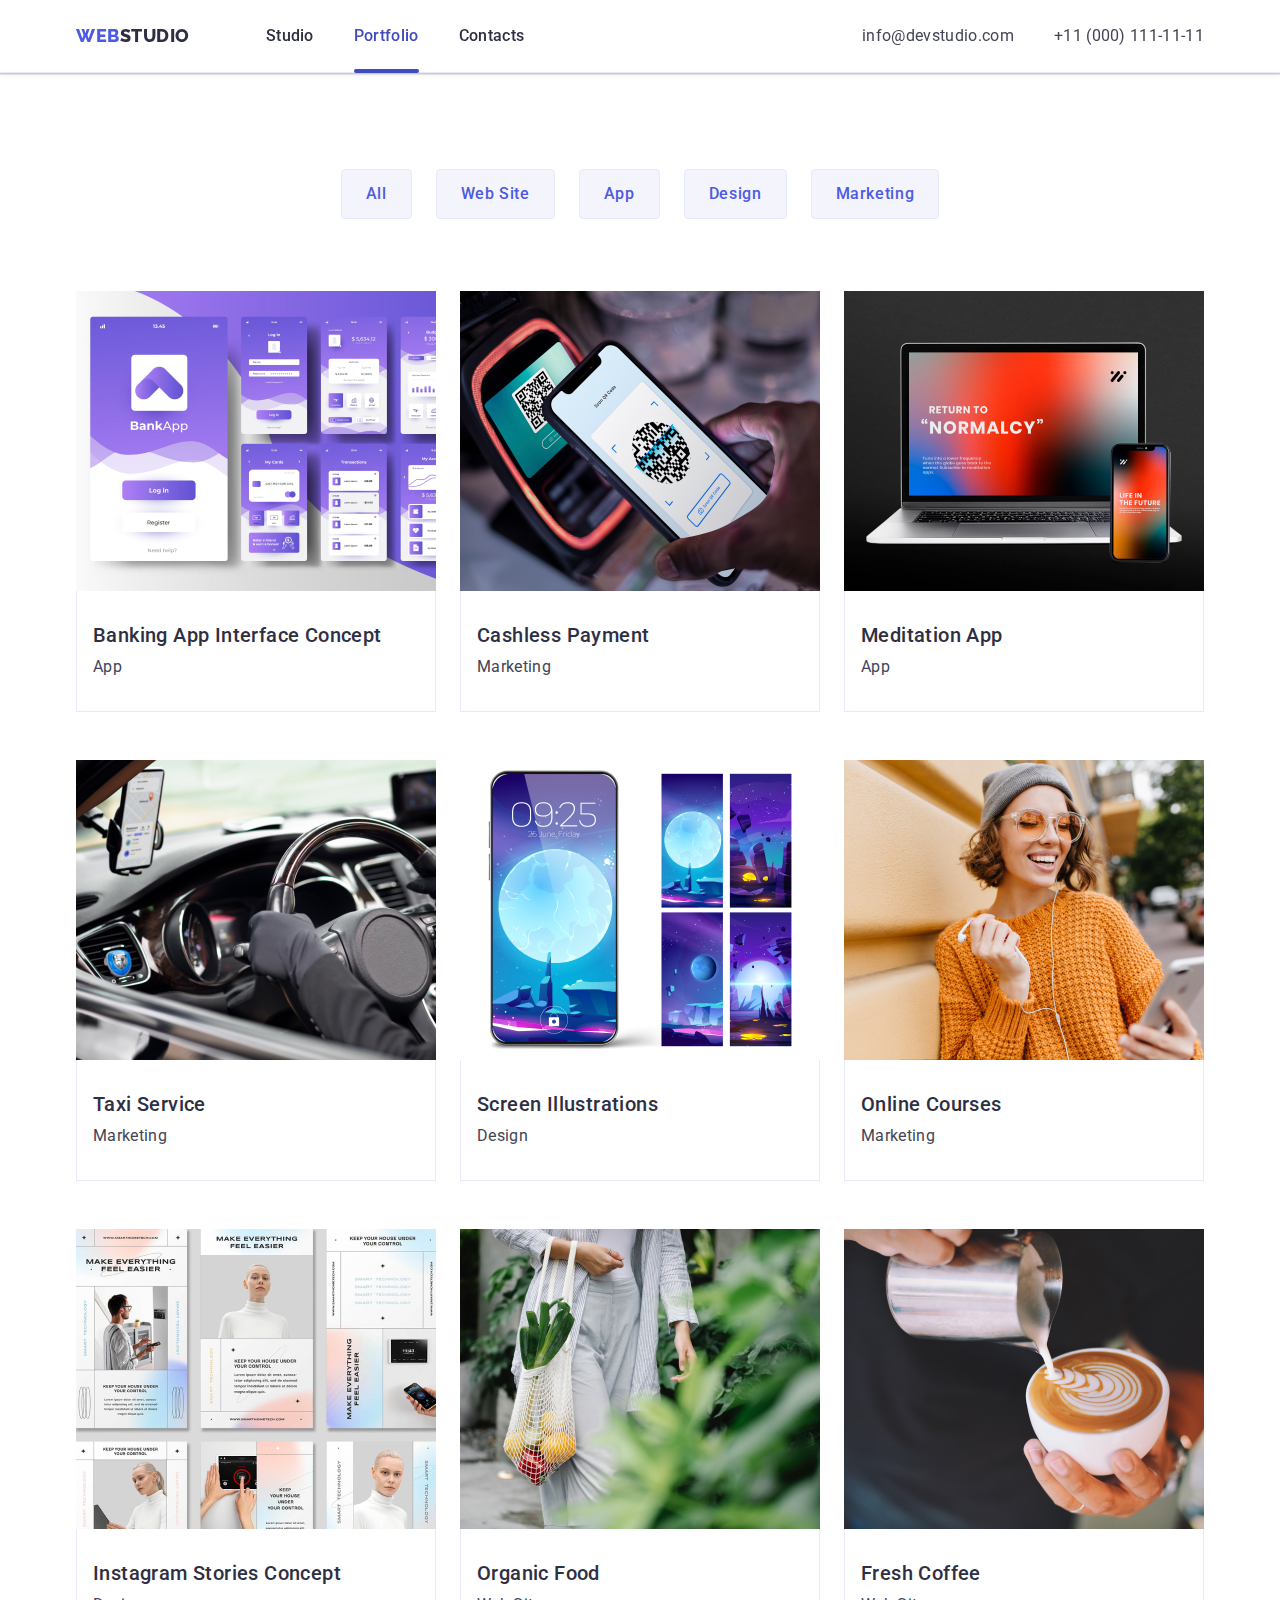
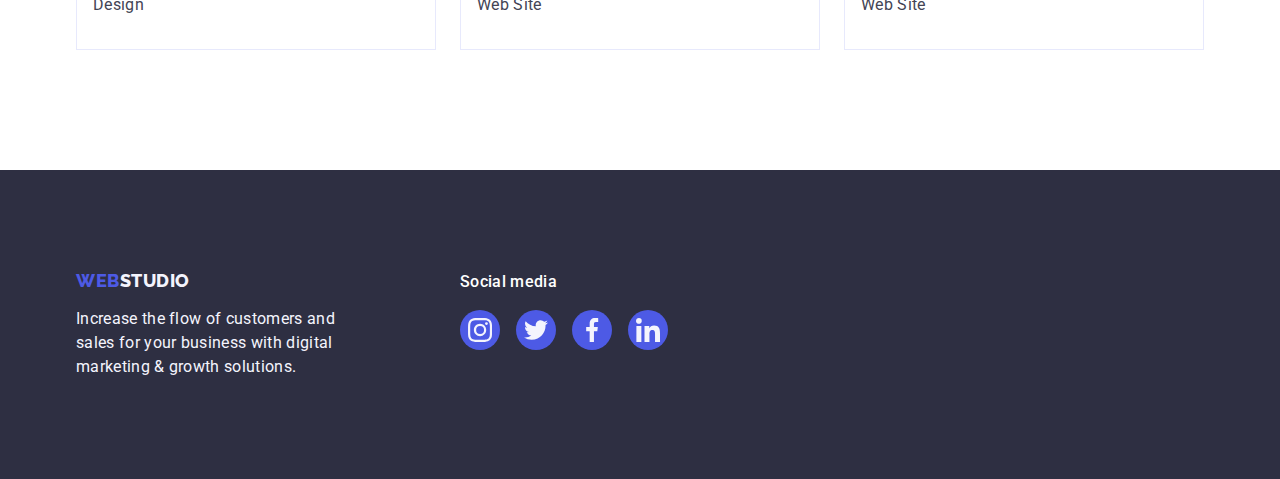
==== commit 76e55b24: "hw5 mod" ====
--- a/portfolio.html
+++ b/portfolio.html
@@ -89,13 +89,11 @@
                     width="360"
                     height="300"
                   />
-                  <div class="overlay">
-                    <p class="overlay-text small">
-                      14 Stylish and User-Friendly App Design Concepts · Task
-                      Manager App · Calorie Tracker App · Exotic Fruit Ecommerce
-                      App · Cloud Storage App
-                    </p>
-                  </div>
+                  <p class="overlay-text small overlay">
+                    14 Stylish and User-Friendly App Design Concepts · Task
+                    Manager App · Calorie Tracker App · Exotic Fruit Ecommerce
+                    App · Cloud Storage App
+                  </p>
                 </div>
 
                 <div class="div-project">
@@ -108,21 +106,20 @@
             </li>
             <li class="project-item">
               <a class="project-link link" href="./index.html">
-             <div class="project-thumb">
-              <img
-              src="./images/portfolio/row1/cashless.jpg"
-              alt="payment by phone"
-              width="360"
-              height="300"
-            />
-            <div class="overlay">
-              <p class="overlay-text small">
-                14 Stylish and User-Friendly App Design Concepts · Task
-                Manager App · Calorie Tracker App · Exotic Fruit Ecommerce
-                App · Cloud Storage App
-              </p>
-            </div>
-             </div>
+                <div class="project-thumb">
+                  <img
+                    src="./images/portfolio/row1/cashless.jpg"
+                    alt="payment by phone"
+                    width="360"
+                    height="300"
+                  />
+
+                  <p class="overlay-text small overlay">
+                    14 Stylish and User-Friendly App Design Concepts · Task
+                    Manager App · Calorie Tracker App · Exotic Fruit Ecommerce
+                    App · Cloud Storage App
+                  </p>
+                </div>
 
                 <div class="div-project">
                   <h2 class="project-title heading">Cashless Payment</h2>
@@ -132,22 +129,20 @@
             </li>
             <li class="project-item">
               <a class="project-link link" href="./index.html">
-           <div class="project-thumb">
-            <img
-            src="./images/portfolio/row1/maditation.jpg"
-            alt="the application is shown on the computer and mobile phone"
-            width="360"
-            height="300"
-          />
-          <div class="overlay">
-            <p class="overlay-text small">
-              14 Stylish and User-Friendly App Design Concepts · Task
-              Manager App · Calorie Tracker App · Exotic Fruit Ecommerce
-              App · Cloud Storage App
-            </p>
-          </div>
-
-           </div>
+                <div class="project-thumb">
+                  <img
+                    src="./images/portfolio/row1/maditation.jpg"
+                    alt="the application is shown on the computer and mobile phone"
+                    width="360"
+                    height="300"
+                  />
+
+                  <p class="overlay-text small overlay">
+                    14 Stylish and User-Friendly App Design Concepts · Task
+                    Manager App · Calorie Tracker App · Exotic Fruit Ecommerce
+                    App · Cloud Storage App
+                  </p>
+                </div>
                 <div class="div-project">
                   <h2 class="project-title heading">Meditation App</h2>
                   <p class="progekt-text small">App</p>
@@ -156,21 +151,20 @@
             </li>
             <li class="project-item">
               <a class="project-link link" href="./index.html">
-              <div class="project-thumb">
-                <img
-                src="./images/portfolio/row2/taxi.jpg"
-                alt="car steering wheel"
-                width="360"
-                height="300"
-              />
-              <div class="overlay">
-                <p class="overlay-text small">
-                  14 Stylish and User-Friendly App Design Concepts · Task
-                  Manager App · Calorie Tracker App · Exotic Fruit Ecommerce
-                  App · Cloud Storage App
-                </p>
-              </div>
-              </div>
+                <div class="project-thumb">
+                  <img
+                    src="./images/portfolio/row2/taxi.jpg"
+                    alt="car steering wheel"
+                    width="360"
+                    height="300"
+                  />
+
+                  <p class="overlay-text small overlay">
+                    14 Stylish and User-Friendly App Design Concepts · Task
+                    Manager App · Calorie Tracker App · Exotic Fruit Ecommerce
+                    App · Cloud Storage App
+                  </p>
+                </div>
 
                 <div class="div-project">
                   <h2 class="project-title heading">Taxi Service</h2>
@@ -180,21 +174,20 @@
             </li>
             <li class="project-item">
               <a class="project-link link" href="./index.html">
-              <div class="project-thumb">
-                <img
-                src="./images/portfolio/row2/screen.jpg"
-                alt="rocks on the background of the echo"
-                width="360"
-                height="300"
-              />
-              <div class="overlay">
-                <p class="overlay-text small">
-                  14 Stylish and User-Friendly App Design Concepts · Task
-                  Manager App · Calorie Tracker App · Exotic Fruit Ecommerce
-                  App · Cloud Storage App
-                </p>
-              </div>
-              </div>
+                <div class="project-thumb">
+                  <img
+                    src="./images/portfolio/row2/screen.jpg"
+                    alt="rocks on the background of the echo"
+                    width="360"
+                    height="300"
+                  />
+
+                  <p class="overlay-text small overlay">
+                    14 Stylish and User-Friendly App Design Concepts · Task
+                    Manager App · Calorie Tracker App · Exotic Fruit Ecommerce
+                    App · Cloud Storage App
+                  </p>
+                </div>
 
                 <div class="div-project">
                   <h2 class="project-title heading">Screen Illustrations</h2>
@@ -204,21 +197,20 @@
             </li>
             <li class="project-item">
               <a class="project-link link" href="./index.html">
-               <div class="project-thumb">
-                <img
-                src="./images/portfolio/row2/online.jpg"
-                alt="smiling girl holding a phone in her hand"
-                width="360"
-                height="300"
-              />
-              <div class="overlay">
-                <p class="overlay-text small">
-                  14 Stylish and User-Friendly App Design Concepts · Task
-                  Manager App · Calorie Tracker App · Exotic Fruit Ecommerce
-                  App · Cloud Storage App
-                </p>
-              </div>
-               </div>
+                <div class="project-thumb">
+                  <img
+                    src="./images/portfolio/row2/online.jpg"
+                    alt="smiling girl holding a phone in her hand"
+                    width="360"
+                    height="300"
+                  />
+
+                  <p class="overlay-text small overlay">
+                    14 Stylish and User-Friendly App Design Concepts · Task
+                    Manager App · Calorie Tracker App · Exotic Fruit Ecommerce
+                    App · Cloud Storage App
+                  </p>
+                </div>
 
                 <div class="div-project">
                   <h2 class="project-title heading">Online Courses</h2>
@@ -228,21 +220,20 @@
             </li>
             <li class="project-item">
               <a class="project-link link" href="./index.html">
-             <div class="project-thumb">
-              <img
-              src="./images/portfolio/row3/instagram.jpg"
-              alt="Instagram Stories"
-              width="360"
-              height="300"
-            />
-            <div class="overlay">
-              <p class="overlay-text small">
-                14 Stylish and User-Friendly App Design Concepts · Task
-                Manager App · Calorie Tracker App · Exotic Fruit Ecommerce
-                App · Cloud Storage App
-              </p>
-            </div>
-             </div>
+                <div class="project-thumb">
+                  <img
+                    src="./images/portfolio/row3/instagram.jpg"
+                    alt="Instagram Stories"
+                    width="360"
+                    height="300"
+                  />
+
+                  <p class="overlay-text small overlay">
+                    14 Stylish and User-Friendly App Design Concepts · Task
+                    Manager App · Calorie Tracker App · Exotic Fruit Ecommerce
+                    App · Cloud Storage App
+                  </p>
+                </div>
 
                 <div class="div-project">
                   <h2 class="project-title heading">
@@ -254,21 +245,20 @@
             </li>
             <li class="project-item">
               <a class="project-link link" href="./index.html">
-             <div class="project-thumb">
-              <img
-              src="./images/portfolio/row3/organic.jpg"
-              alt="a person carries fruits and vegetables"
-              width="360"
-              height="300"
-            />
-            <div class="overlay">
-              <p class="overlay-text small">
-                14 Stylish and User-Friendly App Design Concepts · Task
-                Manager App · Calorie Tracker App · Exotic Fruit Ecommerce
-                App · Cloud Storage App
-              </p>
-            </div>
-             </div>
+                <div class="project-thumb">
+                  <img
+                    src="./images/portfolio/row3/organic.jpg"
+                    alt="a person carries fruits and vegetables"
+                    width="360"
+                    height="300"
+                  />
+
+                  <p class="overlay-text small overlay">
+                    14 Stylish and User-Friendly App Design Concepts · Task
+                    Manager App · Calorie Tracker App · Exotic Fruit Ecommerce
+                    App · Cloud Storage App
+                  </p>
+                </div>
 
                 <div class="div-project">
                   <h2 class="project-title heading">Organic Food</h2>
@@ -278,21 +268,20 @@
             </li>
             <li class="project-item">
               <a class="project-link link" href="./index.html">
-             <div class="project-thumb">
-              <img
-              src="./images/portfolio/row3/coffee.jpg"
-              alt="a cup of coffee"
-              width="360"
-              height="300"
-            />
-            <div class="overlay">
-              <p class="overlay-text small">
-                14 Stylish and User-Friendly App Design Concepts · Task
-                Manager App · Calorie Tracker App · Exotic Fruit Ecommerce
-                App · Cloud Storage App
-              </p>
-            </div>
-             </div>
+                <div class="project-thumb">
+                  <img
+                    src="./images/portfolio/row3/coffee.jpg"
+                    alt="a cup of coffee"
+                    width="360"
+                    height="300"
+                  />
+
+                  <p class="overlay-text small overlay">
+                    14 Stylish and User-Friendly App Design Concepts · Task
+                    Manager App · Calorie Tracker App · Exotic Fruit Ecommerce
+                    App · Cloud Storage App
+                  </p>
+                </div>
 
                 <div class="div-project">
                   <h2 class="project-title heading">Fresh Coffee</h2>
--- a/css/styles.css
+++ b/css/styles.css
@@ -154,7 +154,7 @@
   content: "";
 
   position: absolute;
-  bottom: 0;
+  bottom: -1px;
   left: 0;
 
   display: block;
@@ -386,7 +386,7 @@
   border: 1px solid #8e8f99;
   border-radius: 4px;
   color: var(--color-light-slate);
-  transition: background-color var(--anim-fast), color var(--anim-fast);
+  transition: border-color var(--anim-fast), color var(--anim-fast);
 }
 .customers-icon {
   fill: currentColor;
@@ -499,7 +499,7 @@
   padding: 12px 24px;
   border: 1px solid var(--color-cornflower);
   border-radius: 4px;
-  transition: color var(--anim-fast), background-color var(--anim-fast), border var(--anim-fast), box-shadow var(--anim-fast) ;
+  transition: color var(--anim-fast), background-color var(--anim-fast), border-color var(--anim-fast), box-shadow var(--anim-fast) ;
 }
 .button:hover,
 .button:focus {
@@ -558,7 +558,8 @@
   transform: translateY(100%) ;
   transition: transform var(--anim-fast);
 }
-.project-item:hover .overlay {
+.project-link:hover .overlay,
+.project-link:focus .overlay{
   transform: translateY(0%) ;
 } 
 .overlay-text {
@@ -599,22 +600,24 @@
   left: calc(50%);
   transform: translate(-50%, -50%);
   width: 408px;
-  height: 576px;
+  min-height: 576px;
   background-color: var(--color-dairy);
   box-shadow: 0px 1px 1px rgba(0, 0, 0, 0.14), 0px 1px 3px rgba(0, 0, 0, 0.12),
     0px 2px 1px rgba(0, 0, 0, 0.2);
   border-radius: 4px;
-  transition: opacity 300ms ease, transform 300ms ease;
+  transition: transform 300ms ease, opacity 800ms ease;
   transition-delay: 400ms;
 
 }
-.backdrop.is-hidden.mobal {
+
+.backdrop.is-hidden .modal {
   opacity: 0;
-  transform: translate(-50%, -70%);
+  transform: translate(-50%, -90%);
   transition-delay: 0ms;
 }
 .modal-close-bth {
-  position: absolute;
+
+position: absolute;
 top: 24px;
 right: 24px;
 
@@ -629,10 +632,24 @@
 background-color:var(--color-cornflower);
 border-radius: 50%;
 border: 1px solid rgba(0, 0, 0, 0.1);
+cursor: pointer;
+transition: background-color var(--anim-fast), border var(--anim-fast);
+}
+
+.modal-close-bth:hover,
+.modal-close-bth:focus {
+  background-color:var(--color-ocean);
+  border: none;
 }
 .modal-close-icon {
   fill: var(--color-grey);
-}
+  transition: fill var(--anim-fast);
+}
+.modal-close-bth:hover .modal-close-icon,
+.modal-close-bth:focus .modal-close-icon{
+  fill: var(--color-white);
+}
+
 
 /*!!!!!!!!!!!!!!!!!!!!!!!!!!!!!!------------------CSS root---------!!!!!!!!!!!!!!!!!!!!!!!!!!!!!!!!!!!!!!!!!!*/
 :root {
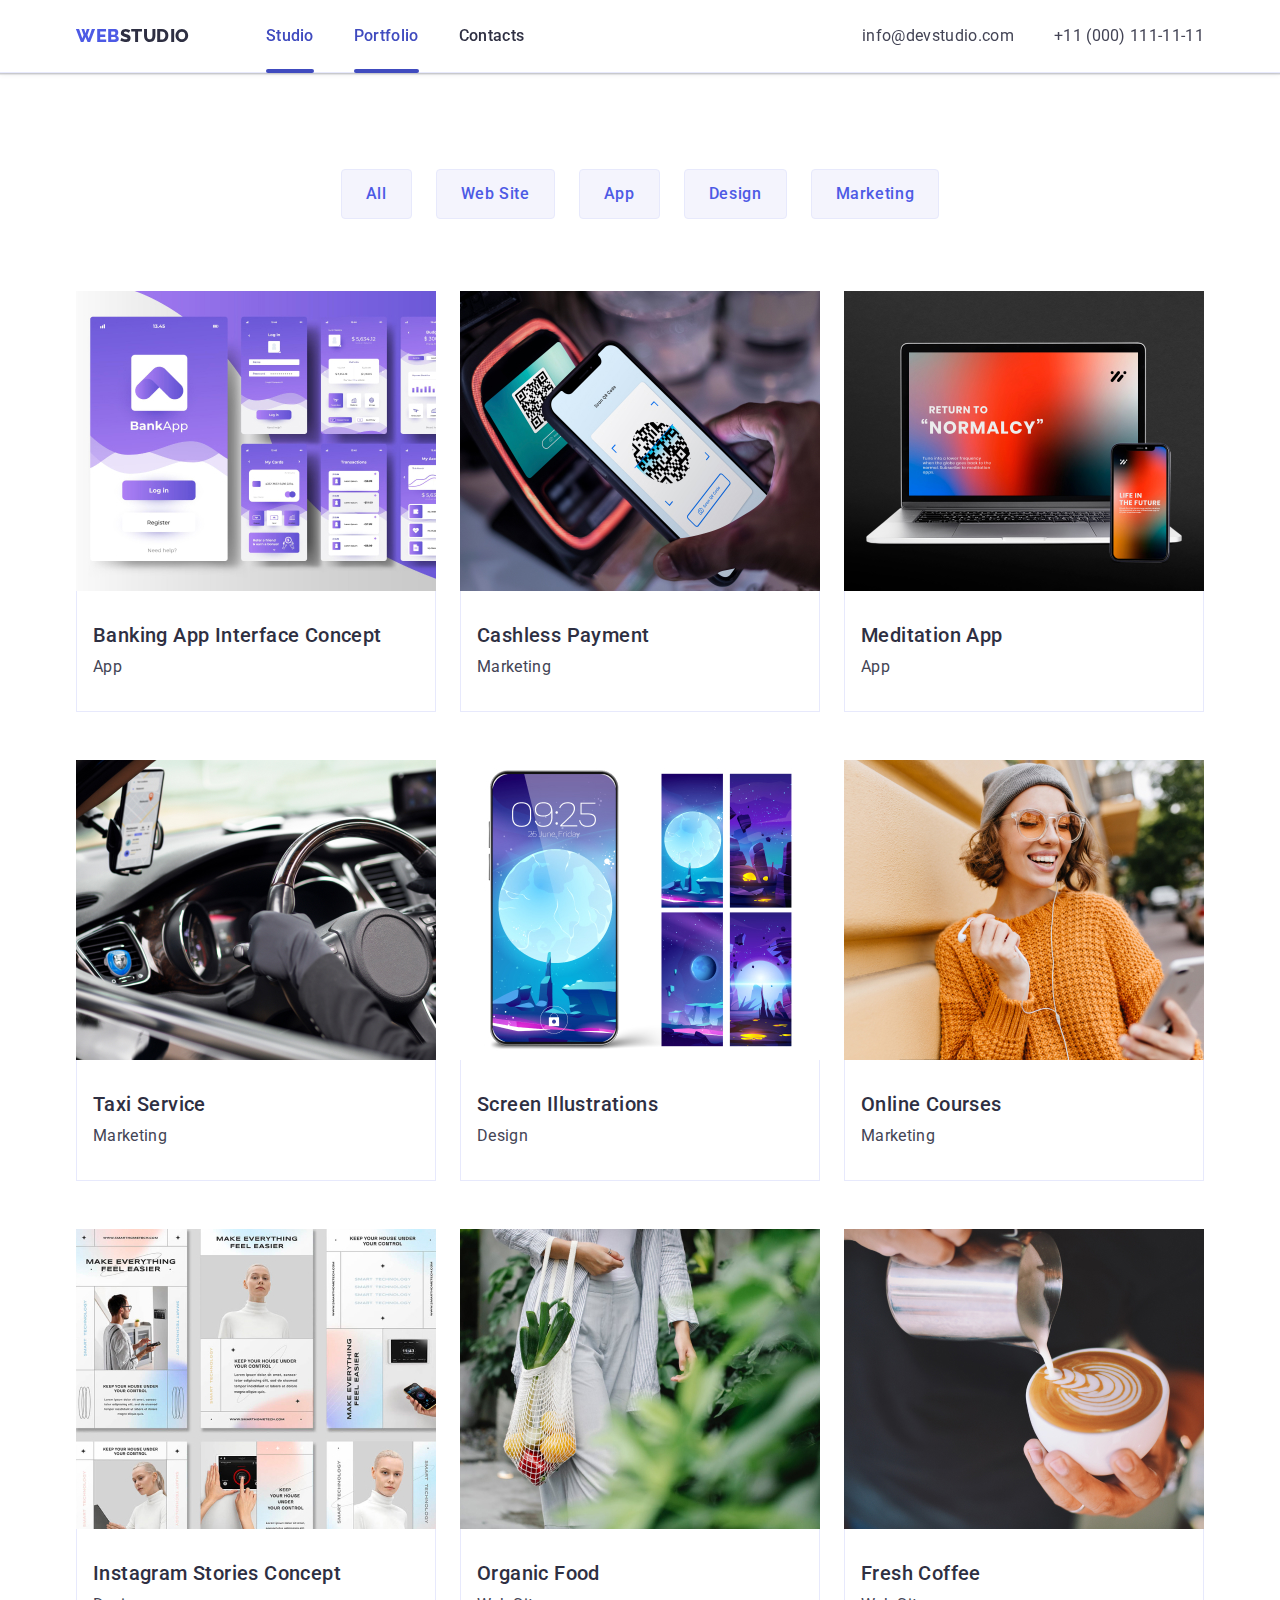
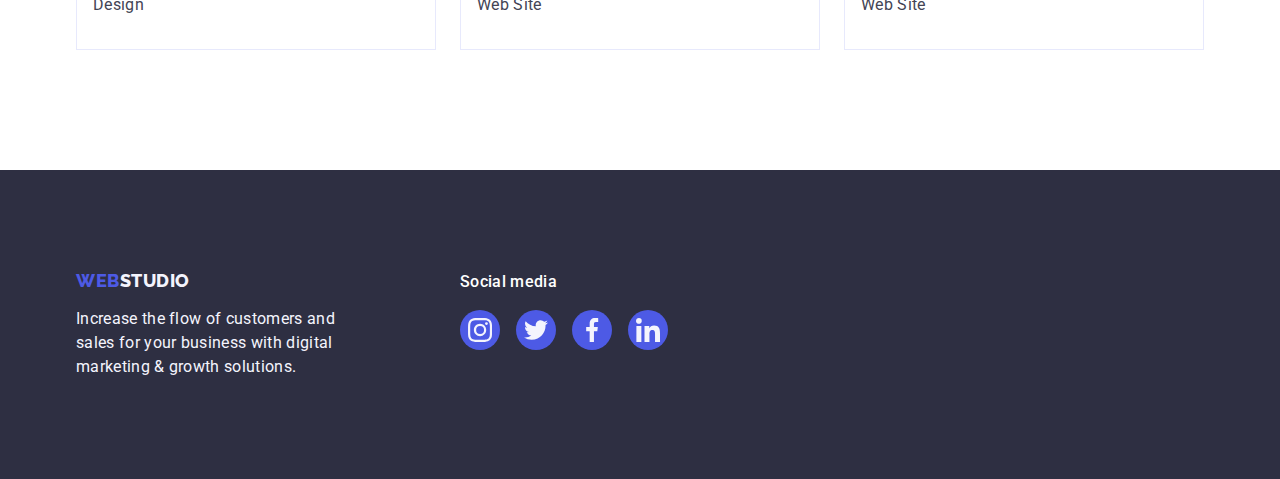
==== commit 8cf6561b: "HW-5h" ====
--- a/portfolio.html
+++ b/portfolio.html
@@ -24,7 +24,7 @@
           >
           <ul class="header-nav-list list">
             <li class="header-nav-item">
-              <a class="heqder-link text link" href="./index.html">Studio</a>
+              <a class="heqder-link active text link" href="./index.html">Studio</a>
             </li>
             <li class="header-nav-item">
               <a class="heqder-link active text link" href="./portfolio.html"
--- a/css/styles.css
+++ b/css/styles.css
@@ -127,6 +127,7 @@
   color: var(--color-grey);
 }
 .header-nav-list {
+  
   display: flex;
   gap: 40px;
 }
@@ -550,9 +551,7 @@
   left: 0;
   width: 100%;
   height: 100%;
-  padding-top: 40px;
-  padding-left: 32px;
-  padding-right: 32px;
+  padding: 40px 32px;
   background: #4D5AE5;
 mix-blend-mode: normal;
   transform: translateY(100%) ;
@@ -598,21 +597,21 @@
   position: absolute;
   top: calc(50%);
   left: calc(50%);
-  transform: translate(-50%, -50%);
+  transform: translate(-50%, -50%) scale(1);
   width: 408px;
   min-height: 576px;
   background-color: var(--color-dairy);
   box-shadow: 0px 1px 1px rgba(0, 0, 0, 0.14), 0px 1px 3px rgba(0, 0, 0, 0.12),
     0px 2px 1px rgba(0, 0, 0, 0.2);
   border-radius: 4px;
-  transition: transform 300ms ease, opacity 800ms ease;
+  transition: transform var(--anim-fast), opacity 800ms ease;
   transition-delay: 400ms;
 
 }
 
 .backdrop.is-hidden .modal {
   opacity: 0;
-  transform: translate(-50%, -90%);
+  transform: translate(-50%, -50%) scale(1);
   transition-delay: 0ms;
 }
 .modal-close-bth {
